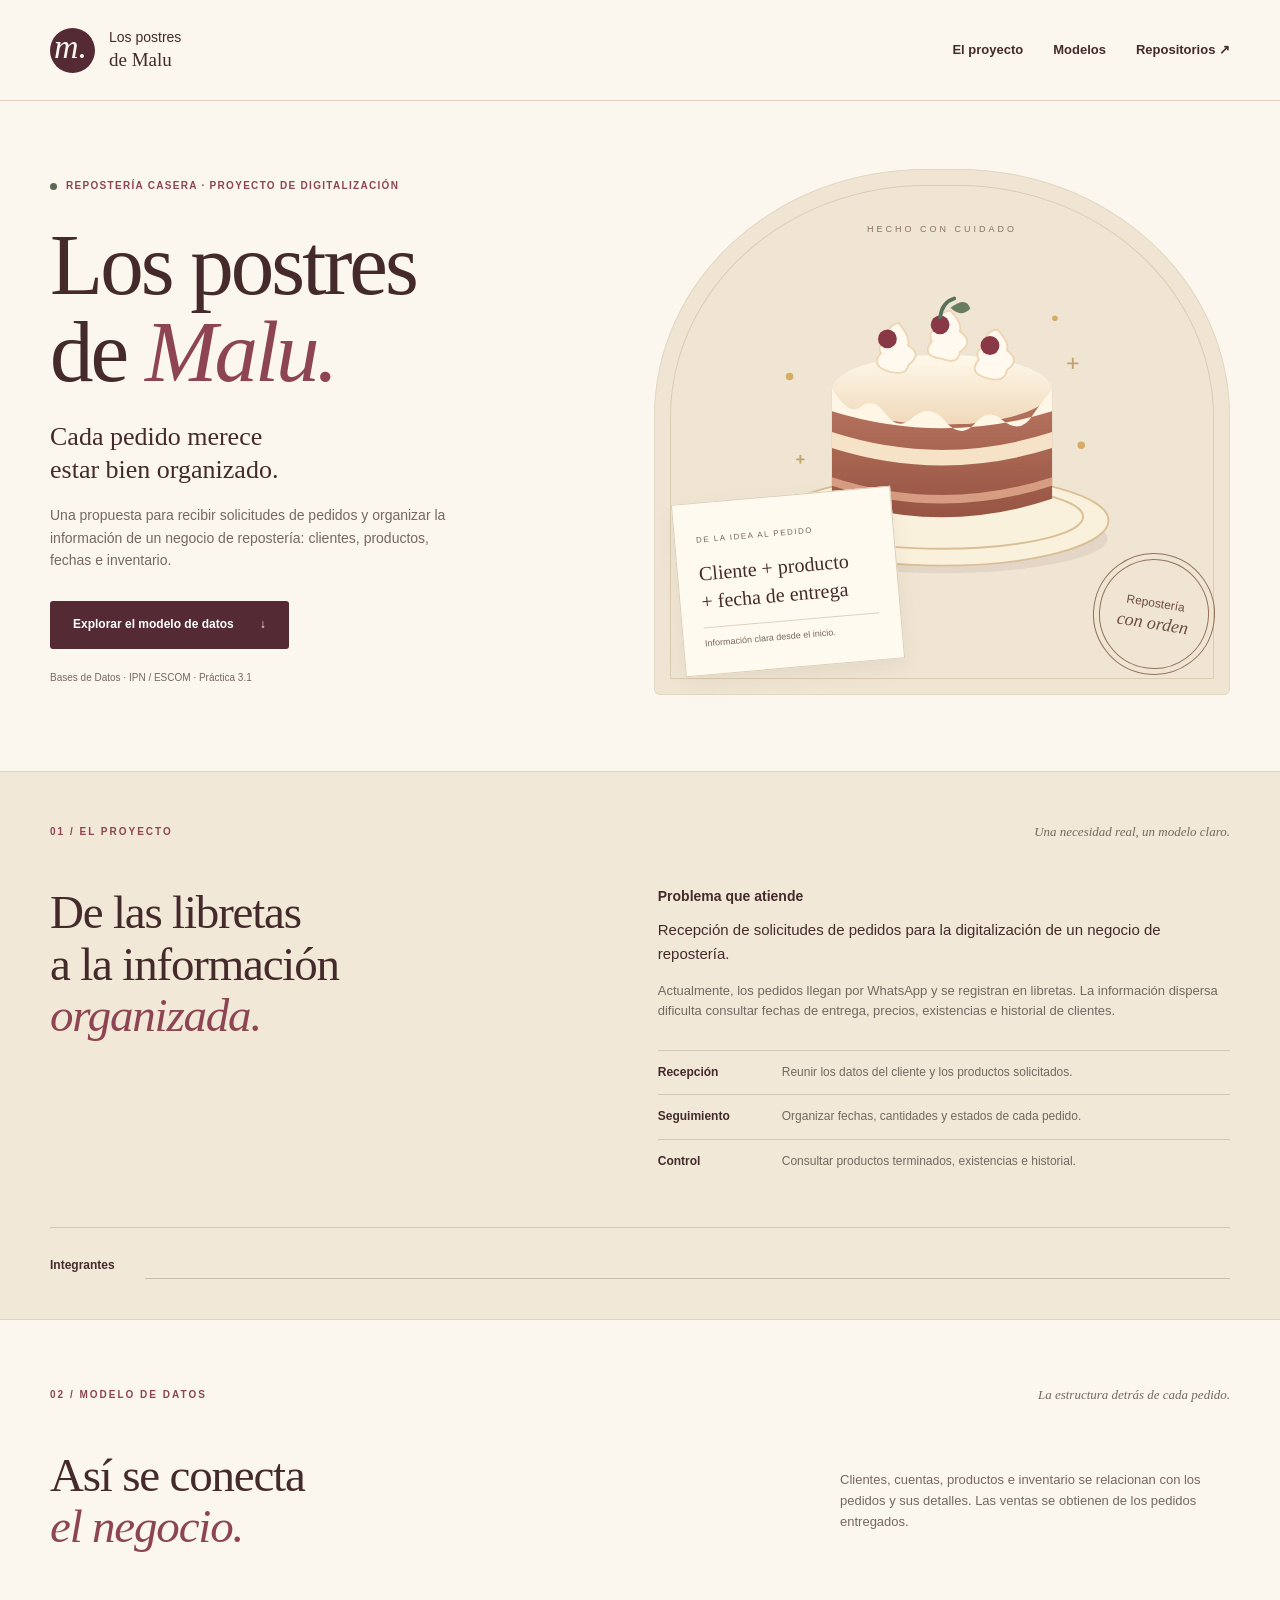
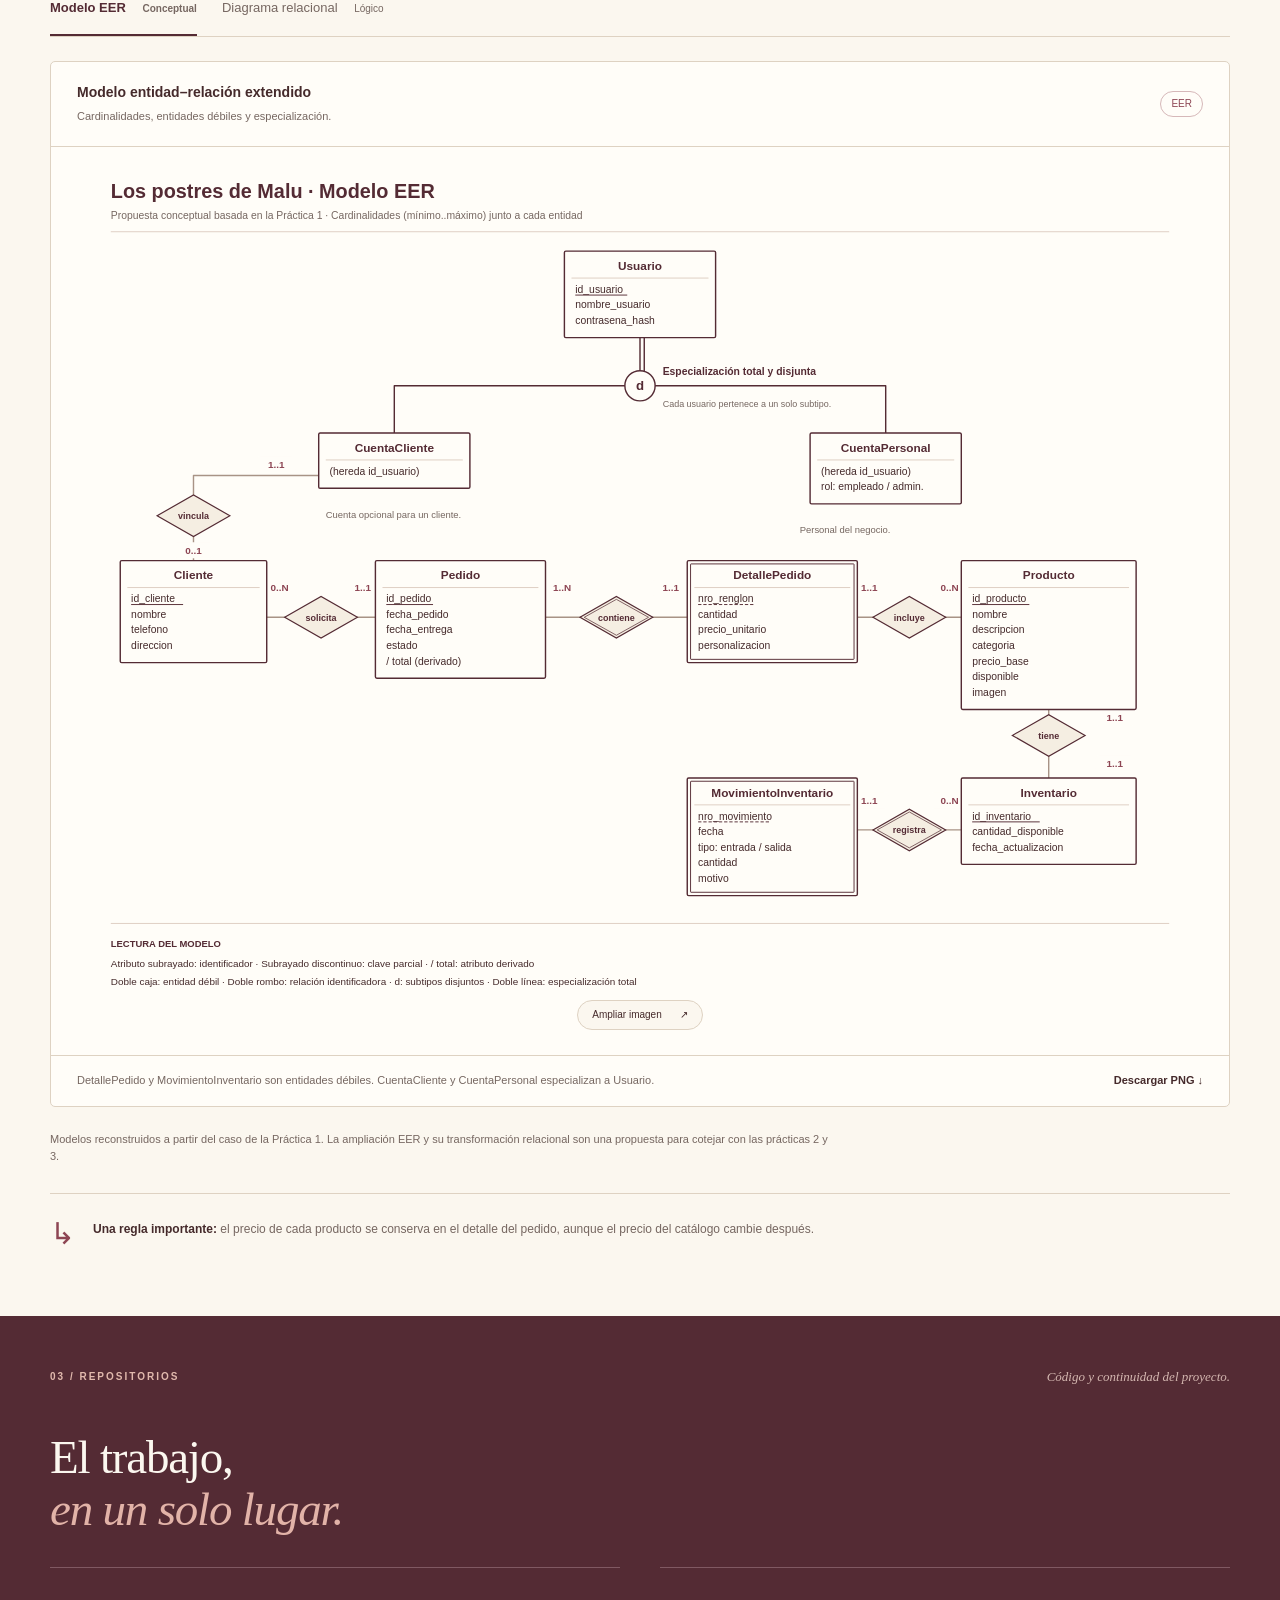
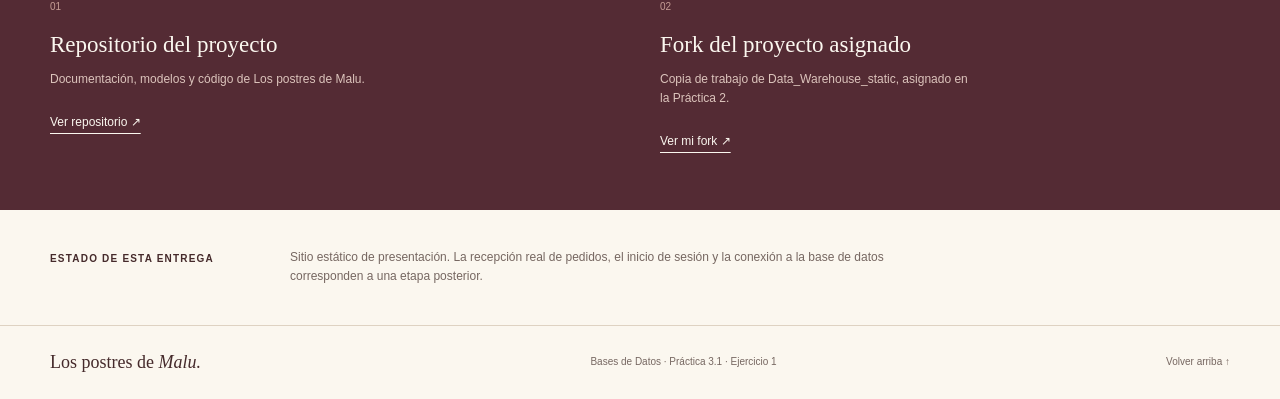
==== docs/index.html @ 4bdb4b3f "Agrega sitio y modelos de Los postres de Malu" ====
<!DOCTYPE html>
<html lang="es">
<head>
  <meta charset="UTF-8">
  <meta name="viewport" content="width=device-width, initial-scale=1.0">
  <meta name="description" content="Los postres de Malu: propuesta para digitalizar la recepción de solicitudes de pedidos de un negocio de repostería. Modelos EER y relacional del proyecto.">
  <meta name="theme-color" content="#542b34">
  <title>Los postres de Malu · El proyecto</title>
  <link rel="icon" href="assets/favicon.svg" type="image/svg+xml">
  <link rel="stylesheet" href="estilos.css">
  <script src="config.js" defer></script>
  <script src="script.js" defer></script>
</head>
<body>
  <a class="skip-link" href="#contenido">Saltar al contenido</a>
  <header class="site-header">
    <div class="container header-inner">
      <a class="brand" href="#inicio" aria-label="Los postres de Malu, inicio">
        <span class="brand-mark" aria-hidden="true">m.</span>
        <span>Los postres <strong>de Malu</strong></span>
      </a>
      <nav aria-label="Navegación principal">
        <a href="#proyecto">El proyecto</a>
        <a href="#modelos">Modelos</a>
        <a href="#repositorios">Repositorios <span aria-hidden="true">↗</span></a>
      </nav>
    </div>
  </header>

  <main id="contenido">
    <section class="hero container" id="inicio" aria-labelledby="titulo">
      <div class="hero-copy">
        <p class="eyebrow"><span class="status-dot" aria-hidden="true"></span> Repostería casera · Proyecto de digitalización</p>
        <h1 id="titulo">Los postres<br>de <em>Malu.</em></h1>
        <p class="hero-lead">Cada pedido merece<br>estar bien organizado.</p>
        <p class="hero-description">Una propuesta para recibir solicitudes de pedidos y organizar la información de un negocio de repostería: clientes, productos, fechas e inventario.</p>
        <a class="button primary" href="#modelos">Explorar el modelo de datos <span aria-hidden="true">↓</span></a>
        <p class="hero-caption">Bases de Datos · IPN / ESCOM · Práctica 3.1</p>
      </div>
      <div class="hero-art" aria-hidden="true">
        <div class="art-caption">HECHO CON CUIDADO</div>
        <div class="dessert-plate">
          <svg viewBox="0 0 460 440" role="presentation">
            <defs>
              <linearGradient id="cake" x1="0" y1="0" x2="0" y2="1"><stop stop-color="#bd7a64"/><stop offset="1" stop-color="#975443"/></linearGradient>
              <linearGradient id="cream" x1="0" y1="0" x2="0" y2="1"><stop stop-color="#fff9ec"/><stop offset="1" stop-color="#f0d9b9"/></linearGradient>
            </defs>
            <ellipse cx="230" cy="349" rx="176" ry="37" fill="#522a32" opacity=".08"/>
            <ellipse cx="230" cy="330" rx="177" ry="48" fill="#faf1dd" stroke="#d9bf96" stroke-width="2"/>
            <ellipse cx="230" cy="326" rx="150" ry="34" fill="none" stroke="#d9bf96" stroke-width="2"/>
            <path d="M113 191 Q230 156 347 191 L347 307 Q230 346 113 307Z" fill="url(#cake)"/>
            <path d="M113 236 Q230 274 347 236 L347 253 Q230 290 113 253Z" fill="#f6e3c7"/>
            <path d="M113 284 Q230 322 347 284 L347 293 Q230 331 113 293Z" fill="#d79d83"/>
            <ellipse cx="230" cy="191" rx="117" ry="37" fill="url(#cream)"/>
            <path d="M113 190 Q130 218 143 210 Q155 198 169 215 Q182 235 197 222 Q217 205 232 223 Q249 244 264 228 Q279 209 295 224 Q314 239 327 217 Q338 201 347 191 L347 214 Q230 250 113 214Z" fill="#fff6e6"/>
            <g fill="#fff9f0" stroke="#efd6b2" stroke-width="2">
              <path d="M175 172 Q153 166 165 152 Q160 143 173 138 Q171 122 184 120 Q197 136 194 144 Q210 153 194 165 Q193 176 175 172Z"/>
              <path d="M229 158 Q207 155 219 140 Q214 129 227 124 Q225 108 239 107 Q252 121 249 129 Q265 140 249 151 Q247 165 229 158Z"/>
              <path d="M279 179 Q257 174 269 159 Q264 148 277 144 Q275 128 289 127 Q302 141 299 149 Q314 160 299 170 Q297 184 279 179Z"/>
            </g>
            <g fill="#893846"><circle cx="172" cy="137" r="10"/><circle cx="228" cy="122" r="10"/><circle cx="281" cy="144" r="10"/></g>
            <path d="M228 114 Q230 98 243 94" fill="none" stroke="#58715a" stroke-width="4" stroke-linecap="round"/>
            <path d="M239 104 Q256 91 260 105 Q250 115 239 104Z" fill="#687d60"/>
            <g fill="#d9ac65"><circle cx="68" cy="177" r="4"/><circle cx="378" cy="250" r="4"/><circle cx="350" cy="115" r="3"/></g>
            <path d="M75 265 l9 0 m-4.5-4.5 v9 M363 163 l12 0 m-6-6 v12" stroke="#bfa371" stroke-width="2"/>
          </svg>
        </div>
        <div class="order-note"><span class="note-label">DE LA IDEA AL PEDIDO</span><p>Cliente + producto<br><strong>+ fecha de entrega</strong></p><span class="note-line"></span><small>Información clara desde el inicio.</small></div>
        <div class="art-seal">Repostería<br><em>con orden</em></div>
      </div>
    </section>

    <section class="project-section" id="proyecto" aria-labelledby="proyecto-titulo">
      <div class="container">
        <div class="section-top"><p class="eyebrow">01 / El proyecto</p><p class="section-kicker">Una necesidad real, un modelo claro.</p></div>
        <div class="project-grid">
          <div><h2 id="proyecto-titulo">De las libretas<br>a la información<br><em>organizada.</em></h2></div>
          <div class="project-details">
            <h3>Problema que atiende</h3>
            <p>Recepción de solicitudes de pedidos para la digitalización de un negocio de repostería.</p>
            <p class="muted">Actualmente, los pedidos llegan por WhatsApp y se registran en libretas. La información dispersa dificulta consultar fechas de entrega, precios, existencias e historial de clientes.</p>
            <dl class="objectives">
              <div><dt>Recepción</dt><dd>Reunir los datos del cliente y los productos solicitados.</dd></div>
              <div><dt>Seguimiento</dt><dd>Organizar fechas, cantidades y estados de cada pedido.</dd></div>
              <div><dt>Control</dt><dd>Consultar productos terminados, existencias e historial.</dd></div>
            </dl>
          </div>
        </div>
        <div class="team-row"><h3>Integrantes</h3><div class="team-blank" aria-label="Campo de integrantes en blanco"></div></div>
      </div>
    </section>

    <section class="container models-section" id="modelos" aria-labelledby="modelos-titulo">
      <div class="section-top"><p class="eyebrow">02 / Modelo de datos</p><p class="section-kicker">La estructura detrás de cada pedido.</p></div>
      <div class="models-heading"><h2 id="modelos-titulo">Así se conecta<br><em>el negocio.</em></h2><p>Clientes, cuentas, productos e inventario se relacionan con los pedidos y sus detalles. Las ventas se obtienen de los pedidos entregados.</p></div>
      <div class="model-tabs" role="tablist" aria-label="Elegir modelo" hidden>
        <button id="tab-eer" type="button" role="tab" aria-selected="true" aria-controls="panel-eer" tabindex="0">Modelo EER <span>Conceptual</span></button>
        <button id="tab-relacional" type="button" role="tab" aria-selected="false" aria-controls="panel-relacional" tabindex="-1">Diagrama relacional <span>Lógico</span></button>
      </div>
      <article class="diagram-panel" id="panel-eer" aria-labelledby="tab-eer">
        <div class="diagram-bar"><div><h3>Modelo entidad–relación extendido</h3><p>Cardinalidades, entidades débiles y especialización.</p></div><span class="model-tag">EER</span></div>
        <a class="diagram-image-link" href="assets/modelo-eer.svg" target="_blank" rel="noopener" data-diagram="eer" aria-label="Ampliar el modelo EER">
          <img src="assets/modelo-eer.svg" alt="Modelo EER de Los postres de Malu: Cliente solicita Pedido; Pedido contiene DetallePedido; Producto tiene Inventario; Inventario registra MovimientoInventario. Usuario se especializa de forma total y disjunta en CuentaCliente y CuentaPersonal." width="2400" height="1780" loading="lazy">
          <span class="image-hint">Ampliar imagen <span aria-hidden="true">↗</span></span>
        </a>
        <div class="diagram-footer"><p>DetallePedido y MovimientoInventario son entidades débiles. CuentaCliente y CuentaPersonal especializan a Usuario.</p><a href="assets/modelo-eer.png" download>Descargar PNG <span aria-hidden="true">↓</span></a></div>
      </article>
      <article class="diagram-panel" id="panel-relacional" aria-labelledby="tab-relacional">
        <div class="diagram-bar"><div><h3>Diagrama del modelo relacional</h3><p>Tablas, claves primarias, foráneas y restricciones de unicidad.</p></div><span class="model-tag">Relacional</span></div>
        <a class="diagram-image-link" href="assets/diagrama-relacional.svg" target="_blank" rel="noopener" data-diagram="relacional" aria-label="Ampliar el diagrama relacional">
          <img src="assets/diagrama-relacional.svg" alt="Diagrama relacional con nueve tablas: usuario, cuenta_cliente, cuenta_personal, cliente, pedido, detalle_pedido, producto, inventario y movimiento_inventario. Incluye PK, FK y claves compuestas de las entidades débiles." width="2400" height="1880" loading="lazy">
          <span class="image-hint">Ampliar imagen <span aria-hidden="true">↗</span></span>
        </a>
        <div class="diagram-footer"><p>Las claves compuestas identifican cada renglón de pedido y cada movimiento dentro de su inventario.</p><a href="assets/diagrama-relacional.png" download>Descargar PNG <span aria-hidden="true">↓</span></a></div>
      </article>
      <p class="model-context">Modelos reconstruidos a partir del caso de la Práctica 1. La ampliación EER y su transformación relacional son una propuesta para cotejar con las prácticas 2 y 3.</p>
      <div class="business-rule"><span aria-hidden="true">↳</span><p><strong>Una regla importante:</strong> el precio de cada producto se conserva en el detalle del pedido, aunque el precio del catálogo cambie después.</p></div>
    </section>

    <section class="repository-section" id="repositorios" aria-labelledby="repositorios-titulo">
      <div class="container">
        <div class="section-top"><p class="eyebrow">03 / Repositorios</p><p class="section-kicker">Código y continuidad del proyecto.</p></div>
        <h2 id="repositorios-titulo">El trabajo,<br><em>en un solo lugar.</em></h2>
        <div class="repository-grid">
          <article class="repository-card"><span class="repo-number">01</span><h3>Repositorio del proyecto</h3><p>Documentación, modelos y código de Los postres de Malu.</p><a id="repo-equipo" class="repo-link" aria-disabled="true">Enlace por configurar <span aria-hidden="true">↗</span></a></article>
          <article class="repository-card"><span class="repo-number">02</span><h3>Fork del proyecto asignado</h3><p>Copia de trabajo de Data_Warehouse_static, asignado en la Práctica 2.</p><a id="repo-fork" class="repo-link" aria-disabled="true">Enlace por configurar <span aria-hidden="true">↗</span></a></article>
        </div>
        <p id="config-notice" class="config-notice">Antes de publicar, agrega las dos direcciones de GitHub en <code>config.js</code>.</p>
        <noscript><p class="config-notice">Activa JavaScript para cargar los enlaces configurados. Los modelos pueden abrirse directamente como imágenes.</p></noscript>
      </div>
    </section>

    <aside class="container scope-note"><span class="scope-label">Estado de esta entrega</span><p>Sitio estático de presentación. La recepción real de pedidos, el inicio de sesión y la conexión a la base de datos corresponden a una etapa posterior.</p></aside>
  </main>

  <footer class="site-footer"><div class="container footer-inner"><span class="footer-brand">Los postres de <em>Malu.</em></span><p>Bases de Datos · Práctica 3.1 · Ejercicio 1</p><a href="#inicio">Volver arriba <span aria-hidden="true">↑</span></a></div></footer>

  <dialog id="visor" class="image-dialog" aria-labelledby="visor-titulo">
    <div class="viewer-toolbar"><h2 id="visor-titulo">Modelo de datos</h2><div class="viewer-actions"><button type="button" id="zoom-out" aria-label="Reducir imagen">−</button><output id="zoom-value" aria-live="polite">100 %</output><button type="button" id="zoom-in" aria-label="Ampliar imagen">+</button><a id="visor-original" target="_blank" rel="noopener">Abrir SVG</a><button type="button" id="cerrar-visor" aria-label="Cerrar visor">Cerrar ×</button></div></div>
    <p class="viewer-instructions">Usa + y − para acercar. Desplázate dentro de la imagen para ver sus detalles. Escape cierra el visor.</p>
    <div class="viewer-scroll"><img id="visor-imagen" alt="" width="2400" height="1780"></div>
  </dialog>
</body>
</html>
---- docs/estilos.css ----
:root{--ink:#452a2b;--wine:#542b34;--rose:#8d4553;--paper:#fbf7ef;--cream:#f1e8d8;--line:#ded2c2;--muted:#766761;--green:#5c6a51;--serif:Georgia,'Times New Roman',serif;--sans:Arial,Helvetica,sans-serif}
*{box-sizing:border-box}html{scroll-behavior:smooth;scroll-padding-top:100px}body{margin:0;background:var(--paper);color:var(--ink);font-family:var(--sans);line-height:1.6}a{color:inherit}button{font:inherit}img{display:block;max-width:100%}[hidden]{display:none!important}a,button{-webkit-tap-highlight-color:transparent}a:focus-visible,button:focus-visible{outline:3px solid var(--rose);outline-offset:5px}button,a{touch-action:manipulation}.container{width:min(1180px,calc(100% - 72px));margin-inline:auto}.skip-link{position:fixed;top:8px;left:8px;transform:translateY(-150%);background:white;padding:12px 20px;z-index:100}.skip-link:focus{transform:none}.site-header{border-bottom:1px solid var(--line);background:var(--paper)}.header-inner{min-height:100px;display:flex;justify-content:space-between;align-items:center;gap:24px}.brand{display:flex;align-items:center;gap:14px;text-decoration:none;font-size:14px;line-height:1.35}.brand strong{display:block;font-size:19px;font-family:var(--serif);font-weight:normal}.brand-mark{display:grid;place-items:center;background:var(--wine);color:var(--paper);border-radius:50%;width:45px;height:45px;font:italic 34px var(--serif);padding-right:4px;padding-bottom:6px}.site-header nav{display:flex;gap:30px;font-size:13px;font-weight:600}.site-header nav a{text-decoration:none}.site-header nav a:hover{color:var(--rose)}.hero{display:grid;grid-template-columns:1fr 1fr;gap:28px;align-items:center;padding-top:68px;padding-bottom:76px}.eyebrow{text-transform:uppercase;font-size:10px;font-weight:700;letter-spacing:2px;color:var(--rose);margin:0}.hero .eyebrow{display:flex;align-items:center;gap:9px;letter-spacing:1.3px}.status-dot{width:7px;height:7px;flex-shrink:0;background:var(--green);border-radius:50%}h1,h2,h3,p{margin-top:0}h1{font:normal clamp(65px,6.8vw,94px)/.99 var(--serif);letter-spacing:-3px;margin-bottom:25px;margin-top:28px}h1 em,h2 em{font-weight:normal;color:var(--rose)}.hero-lead{font:normal 26px/1.3 var(--serif);margin-bottom:17px}.hero-description{max-width:400px;font-size:14px;color:var(--muted);margin-bottom:30px}.button{display:inline-flex;align-items:center;gap:26px;padding:14px 23px;text-decoration:none;font-size:12px;font-weight:700;border-radius:3px}.primary{background:var(--wine);color:white;transition:background .2s}.primary:hover{background:var(--rose)}.hero-caption{font-size:10px;color:var(--muted);margin:21px 0 0}.hero-art{height:526px;position:relative;background:#f0e5d3;border:1px solid #e3d6c2;border-radius:47% 47% 6px 6px;isolation:isolate}.hero-art:before{content:'';position:absolute;inset:15px;border:1px solid #cdbb9b;border-radius:47% 47% 0 0;opacity:.6;z-index:-1}.dessert-plate{position:absolute;inset:40px 9px 70px;display:grid;place-items:center}.dessert-plate svg{width:100%;height:100%}.art-caption{position:absolute;top:52px;left:0;right:0;text-align:center;font-size:9px;letter-spacing:3px;color:#8a725b}.order-note{position:absolute;bottom:26px;left:23px;transform:rotate(-5deg);background:#fffaf0;box-shadow:0 8px 20px #583a2712;width:220px;border:1px solid #ddcdb7;padding:21px}.note-label{font-size:8px;letter-spacing:1.5px;color:var(--muted)}.order-note p{font:normal 20px/1.4 var(--serif);margin:9px 0 12px}.order-note strong{font-weight:normal}.note-line{height:1px;background:var(--line);display:block}.order-note small{font-size:9px;color:var(--muted)}.art-seal{position:absolute;right:20px;bottom:25px;border:1px solid #91725a;outline:1px solid #91725a;outline-offset:5px;border-radius:50%;width:110px;height:110px;display:flex;justify-content:center;align-items:center;flex-direction:column;color:#6d4d3d;font-size:12px;transform:rotate(9deg);background:#f0e5d3}.art-seal em{font:italic 18px var(--serif)}.project-section{background:var(--cream);padding:52px 0 40px;border-block:1px solid var(--line)}.section-top{display:flex;align-items:center;justify-content:space-between;gap:20px;margin-bottom:47px}.section-kicker{font:italic 13px var(--serif);margin:0;color:var(--muted)}.project-grid{display:grid;grid-template-columns:.95fr 1.05fr;gap:90px}h2{font:normal 47px/1.1 var(--serif);letter-spacing:-1.2px;margin-bottom:25px}h3{font-size:14px;line-height:1.4;margin-bottom:11px}.project-details p{font-size:15px;margin-bottom:15px}.project-details .muted{font-size:13px;color:var(--muted)}.objectives{margin:28px 0 0}.objectives>div{display:grid;grid-template-columns:112px 1fr;border-top:1px solid #d5c7b5;padding:12px 0;gap:12px;font-size:12px}.objectives dt{font-weight:700}.objectives dd{margin:0;color:var(--muted)}.team-row{display:flex;align-items:center;gap:30px;border-top:1px solid #d5c7b5;margin-top:44px;padding-top:24px}.team-row h3{margin:0;font-size:12px}.team-blank{height:27px;flex:1;border-bottom:1px solid #c9bca9}.models-section{padding-top:67px;padding-bottom:65px}.models-heading{display:flex;justify-content:space-between;gap:70px;align-items:center;margin-bottom:30px}.models-heading h2{flex-shrink:0;margin:0}.models-heading>p{font-size:13px;color:var(--muted);max-width:390px;margin:0}.model-tabs{display:flex;border-bottom:1px solid var(--line);gap:25px;margin-bottom:24px}.model-tabs button{background:none;border:0;border-bottom:2px solid transparent;padding:15px 0;color:var(--muted);cursor:pointer;font-size:13px;text-align:left}.model-tabs button span{font-size:10px;margin-left:13px;color:var(--muted)}.model-tabs button[aria-selected=true]{border-color:var(--wine);color:var(--wine);font-weight:700}.diagram-panel{border:1px solid var(--line);border-radius:5px;overflow:hidden;background:#fffdf8;margin-bottom:24px}.diagram-bar{display:flex;justify-content:space-between;align-items:center;gap:20px;padding:21px 26px;border-bottom:1px solid var(--line)}.diagram-bar h3{margin:0 0 5px;font-size:14px}.diagram-bar p{font-size:11px;color:var(--muted);margin:0}.model-tag{font-size:10px;color:var(--rose);border:1px solid #d6b8b9;padding:4px 10px;border-radius:99px;white-space:nowrap}.diagram-image-link{display:block;position:relative;text-decoration:none;padding:12px 22px}.diagram-image-link img{width:100%;height:auto}.image-hint{display:flex;justify-content:center;gap:18px;align-items:center;width:max-content;margin:0 auto 13px;border:1px solid var(--line);border-radius:99px;padding:6px 14px;background:var(--paper);font-size:10px}.diagram-image-link:hover .image-hint{background:var(--wine);color:white}.diagram-footer{border-top:1px solid var(--line);padding:16px 26px;display:flex;justify-content:space-between;align-items:center;gap:25px}.diagram-footer p{font-size:11px;color:var(--muted);margin:0;max-width:680px}.diagram-footer a{font-size:11px;font-weight:700;text-decoration:none;white-space:nowrap}.model-context{font-size:11px;color:var(--muted);margin:15px 0 0;max-width:780px}.business-rule{display:flex;gap:18px;margin-top:27px;padding-top:22px;border-top:1px solid var(--line)}.business-rule>span{font:normal 30px var(--serif);color:var(--rose)}.business-rule p{font-size:12px;color:var(--muted);margin:4px 0}.business-rule strong{color:var(--ink)}.repository-section{padding:53px 0;background:var(--wine);color:var(--paper)}.repository-section .eyebrow{color:#e1b9ad}.repository-section .section-kicker{color:#d4b7b0}.repository-section h2 em{color:#e2b3a8}.repository-grid{display:grid;grid-template-columns:1fr 1fr;gap:40px;margin-top:32px}.repository-card{padding:24px 0 0;border-top:1px solid #805962}.repo-number{font-size:10px;color:#c59c94}.repository-card h3{font:normal 23px var(--serif);margin:14px 0 12px}.repository-card p{font-size:12px;color:#dcc4bc;max-width:320px}.repo-link{display:inline-flex;justify-content:space-between;gap:30px;font-size:12px;text-underline-offset:7px;margin-top:12px;min-height:25px}.repo-link[aria-disabled=true]{color:#dcc4bc;cursor:default;text-decoration:none}.config-notice{font-size:11px;background:#69414a;padding:11px 15px;margin:30px 0 0;border-radius:3px}.scope-note{display:flex;gap:60px;padding-top:38px;padding-bottom:38px}.scope-label{font-size:10px;letter-spacing:1.2px;text-transform:uppercase;font-weight:700;min-width:180px;margin-top:3px}.scope-note p{font-size:12px;color:var(--muted);margin:0;max-width:650px}.site-footer{border-top:1px solid var(--line)}.footer-inner{display:flex;justify-content:space-between;align-items:center;gap:25px;padding-block:26px}.footer-brand{font:normal 18px var(--serif)}.footer-inner p,.footer-inner a{font-size:10px;color:var(--muted);margin:0}.footer-inner a{text-decoration:none}.image-dialog{width:94vw;max-width:1800px;max-height:94vh;padding:0;border:1px solid var(--line);border-radius:8px;background:var(--paper);color:var(--ink)}.image-dialog::backdrop{background:#271519c9}.viewer-toolbar{display:flex;align-items:center;justify-content:space-between;padding:14px 20px;border-bottom:1px solid var(--line);gap:15px}.viewer-toolbar h2{font:normal 22px var(--serif);margin:0;letter-spacing:0}.viewer-actions{display:flex;gap:9px;align-items:center}.viewer-actions button,.viewer-actions a{border:1px solid var(--line);background:#fffaf2;color:var(--ink);border-radius:4px;padding:6px 12px;font-size:12px;cursor:pointer;text-decoration:none;white-space:nowrap}.viewer-actions output{font-size:11px;min-width:44px;text-align:center}.viewer-instructions{font-size:11px;color:var(--muted);margin:12px 20px}.viewer-scroll{height:calc(90vh - 116px);overflow:auto;background:white}.viewer-scroll img{max-width:none;object-fit:contain;margin:0;display:block}
@media(min-width:1500px){.hero{gap:65px}.hero-art{height:540px}}
@media(max-width:900px){.container{width:calc(100% - 48px)}.header-inner{min-height:88px}.site-header nav{gap:18px;font-size:12px}.hero{gap:24px;padding-top:45px;padding-bottom:50px}.hero .eyebrow{font-size:8px}h1{font-size:70px}.hero-art{height:450px}.order-note{width:185px;padding:16px;left:16px}.order-note p{font-size:18px}.art-seal{width:82px;height:82px;right:13px;font-size:10px}.art-seal em{font-size:14px}.project-grid{gap:45px}h2{font-size:39px}.models-heading{gap:40px}.model-tabs button span{display:none}.diagram-footer{align-items:flex-start}.scope-note{gap:25px}}
@media(max-width:640px){html{scroll-padding-top:20px}.container{width:calc(100% - 36px)}.header-inner{flex-wrap:wrap;min-height:auto;padding:18px 0;gap:17px}.brand strong{display:inline;font-size:17px}.brand{font-size:14px}.brand-mark{width:36px;height:36px;font-size:27px}.site-header nav{justify-content:space-between;width:100%;gap:12px;font-size:11px}.hero{grid-template-columns:1fr;gap:35px;padding-top:37px;padding-bottom:42px}.hero .eyebrow{font-size:8px;letter-spacing:1px}h1{font-size:72px;margin-top:25px;letter-spacing:-2px}.hero-lead{font-size:24px}.hero-description{max-width:100%;font-size:13px}.hero-art{height:400px;max-width:440px;width:100%;margin:auto}.dessert-plate{inset:16px 5px 58px}.order-note{bottom:20px;left:20px;width:190px}.art-caption{top:30px}.art-seal{bottom:25px;right:20px}.project-section{padding:35px 0}.section-top{display:block;margin-bottom:29px}.section-kicker{margin-top:10px;font-size:12px}.project-grid{grid-template-columns:1fr;gap:16px}h2{font-size:38px;letter-spacing:-.7px}.project-details p{font-size:14px}.objectives>div{grid-template-columns:90px 1fr;font-size:11px}.team-row{margin-top:30px}.models-section{padding:40px 0}.models-heading{display:block}.models-heading h2{margin-bottom:18px}.models-heading>p{font-size:12px}.model-tabs{gap:22px;margin-top:25px}.model-tabs button{font-size:12px}.diagram-bar{padding:17px}.diagram-bar h3{font-size:12px}.diagram-bar p{font-size:10px}.model-tag{font-size:8px;padding:3px 7px}.diagram-image-link{padding:5px}.image-hint{font-size:9px;padding:6px 12px}.diagram-footer{padding:14px 17px;display:block}.diagram-footer p{font-size:10px}.diagram-footer a{display:inline-block;margin-top:13px;font-size:10px}.business-rule p{font-size:11px}.repository-section{padding:36px 0}.repository-grid{grid-template-columns:1fr;gap:30px}.repository-card h3{font-size:22px}.scope-note{display:block;padding-block:27px}.scope-label{display:block;margin-bottom:12px}.scope-note p{font-size:11px}.footer-inner{flex-wrap:wrap;gap:14px}.footer-inner p{width:100%;order:3}.viewer-toolbar{display:block;padding:10px 12px}.viewer-toolbar h2{font-size:18px;margin-bottom:10px}.viewer-actions{gap:6px;flex-wrap:wrap}.viewer-actions button,.viewer-actions a{padding:7px 9px;font-size:10px}.viewer-instructions{font-size:10px;margin:10px 12px}.viewer-scroll{height:calc(88vh - 165px)}}
@media(prefers-reduced-motion:reduce){html{scroll-behavior:auto}*{transition:none!important}}
@media(min-width:641px) and (max-width:750px){.order-note{width:170px;left:12px}.order-note p{font-size:17px}.order-note small{font-size:8px}}
@media(max-width:360px){.order-note{width:160px;left:15px}.order-note p{font-size:17px}.order-note small{font-size:8px}.art-seal{right:15px;width:76px;height:76px}}
@media print{.hero-art,.site-header nav,.button,.model-tabs,.image-hint,.image-dialog,.config-notice{display:none!important}.container{width:100%}.hero,.project-grid,.models-heading{display:block}.hero{padding-block:20px}h1{font-size:48px}.diagram-panel[hidden]{display:block!important}.diagram-panel{break-inside:avoid}.repository-section{background:white;color:var(--ink)}.repository-section .eyebrow,.repository-section .section-kicker,.repository-section h2 em,.repository-card p,.repo-number,.repo-link[aria-disabled=true]{color:var(--ink)}.scope-note{padding:10px}.site-footer{margin-top:10px}}
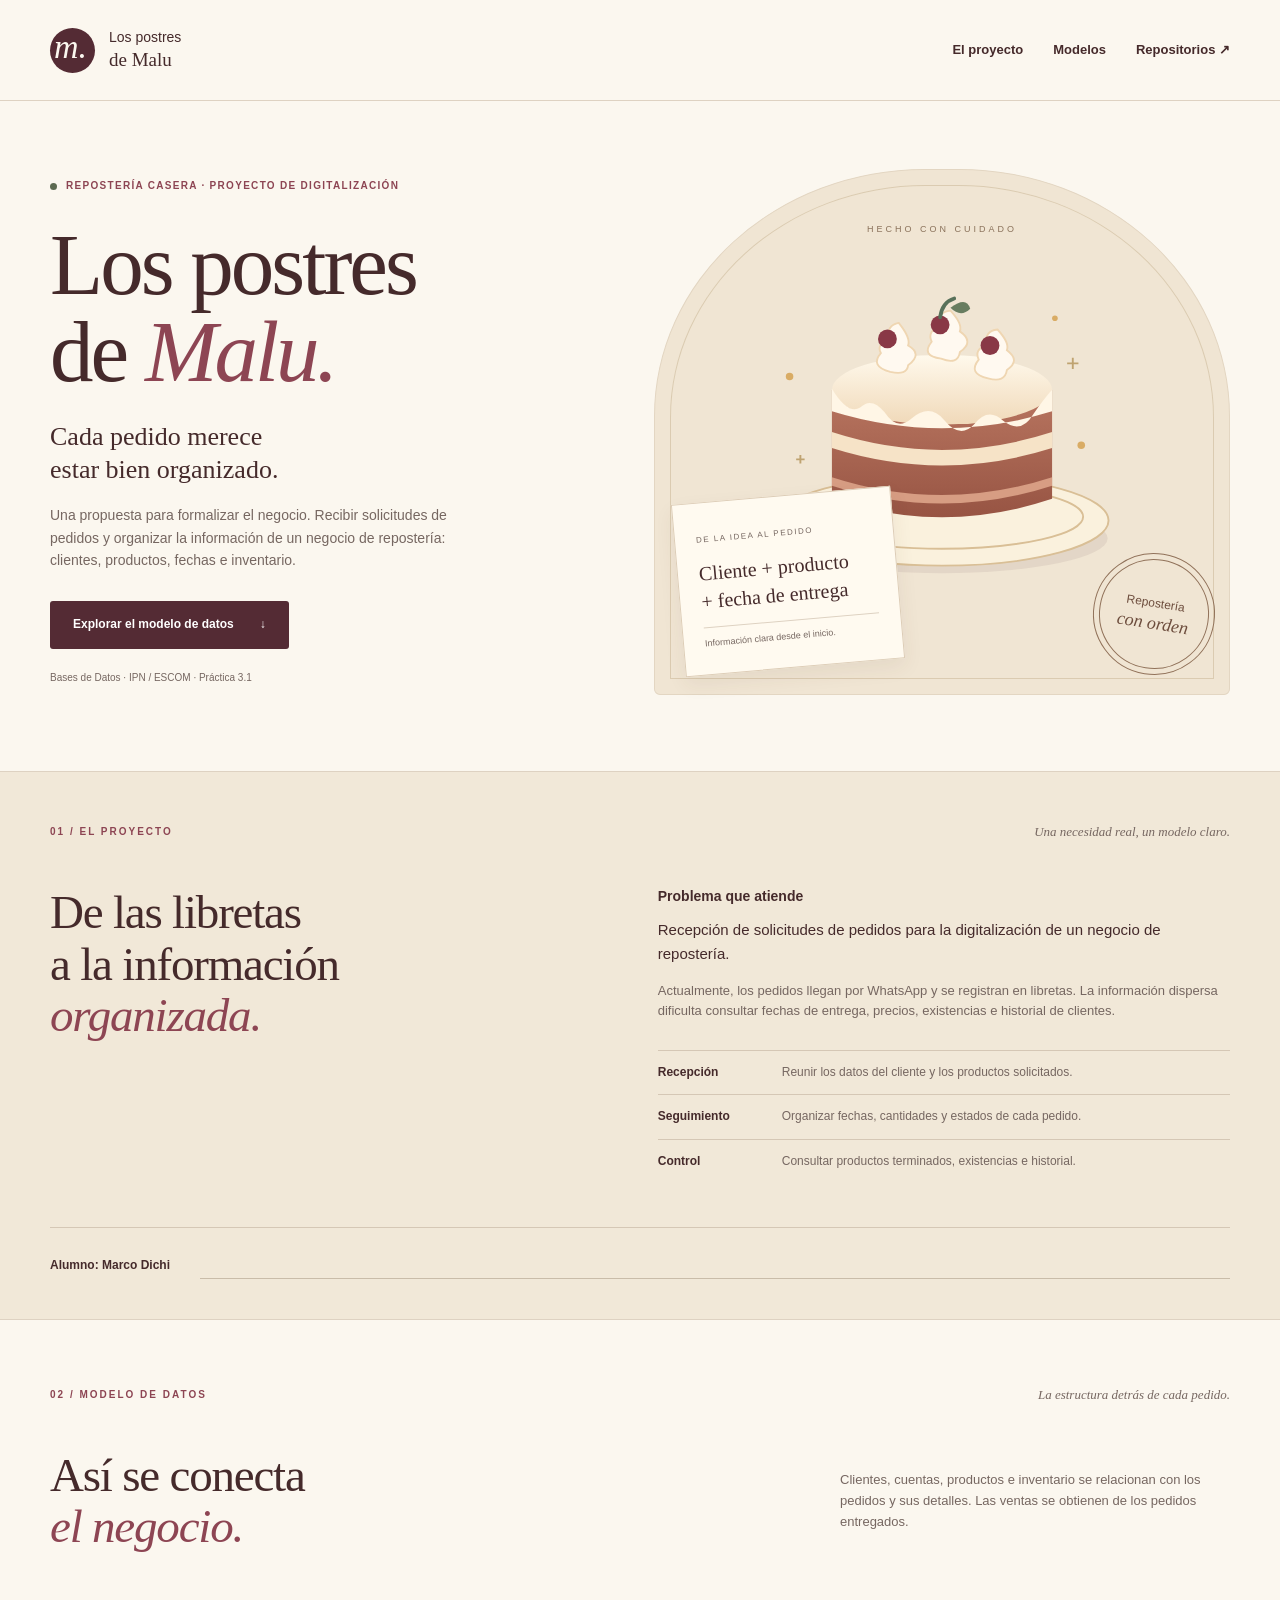
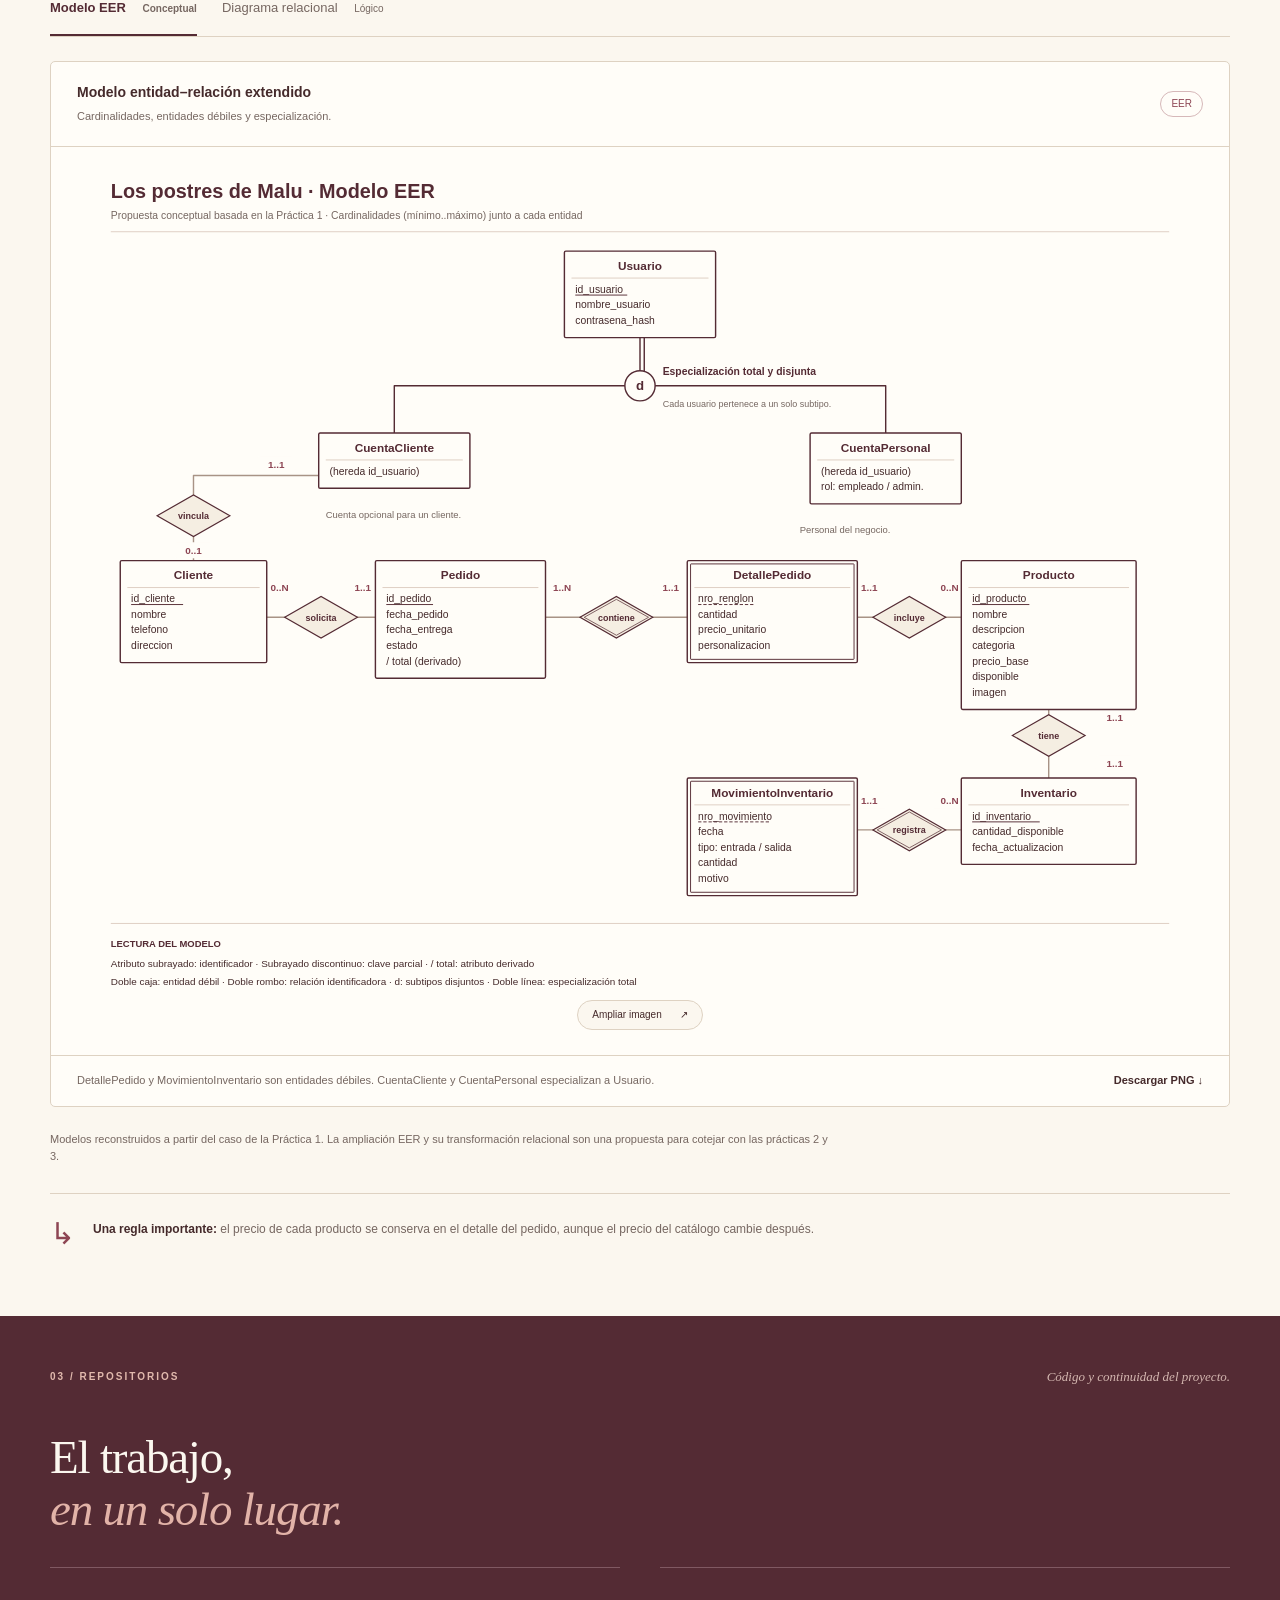
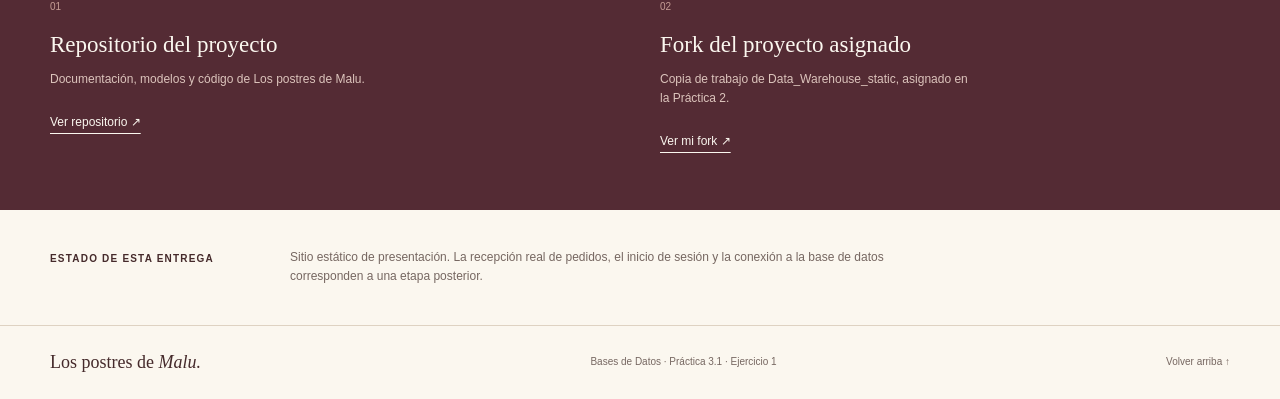
==== commit 05fda17f: "Actualiza pagina principal" ====
--- a/docs/index.html
+++ b/docs/index.html
@@ -33,7 +33,7 @@
         <p class="eyebrow"><span class="status-dot" aria-hidden="true"></span> Repostería casera · Proyecto de digitalización</p>
         <h1 id="titulo">Los postres<br>de <em>Malu.</em></h1>
         <p class="hero-lead">Cada pedido merece<br>estar bien organizado.</p>
-        <p class="hero-description">Una propuesta para recibir solicitudes de pedidos y organizar la información de un negocio de repostería: clientes, productos, fechas e inventario.</p>
+        <p class="hero-description">Una propuesta para formalizar el negocio. Recibir solicitudes de pedidos y organizar la información de un negocio de repostería: clientes, productos, fechas e inventario.</p>
         <a class="button primary" href="#modelos">Explorar el modelo de datos <span aria-hidden="true">↓</span></a>
         <p class="hero-caption">Bases de Datos · IPN / ESCOM · Práctica 3.1</p>
       </div>
@@ -86,7 +86,7 @@
             </dl>
           </div>
         </div>
-        <div class="team-row"><h3>Integrantes</h3><div class="team-blank" aria-label="Campo de integrantes en blanco"></div></div>
+        <div class="team-row"><h3>Alumno: Marco Dichi</h3><div class="team-blank" aria-label="Marco Dichi"></div></div>
       </div>
     </section>
 
